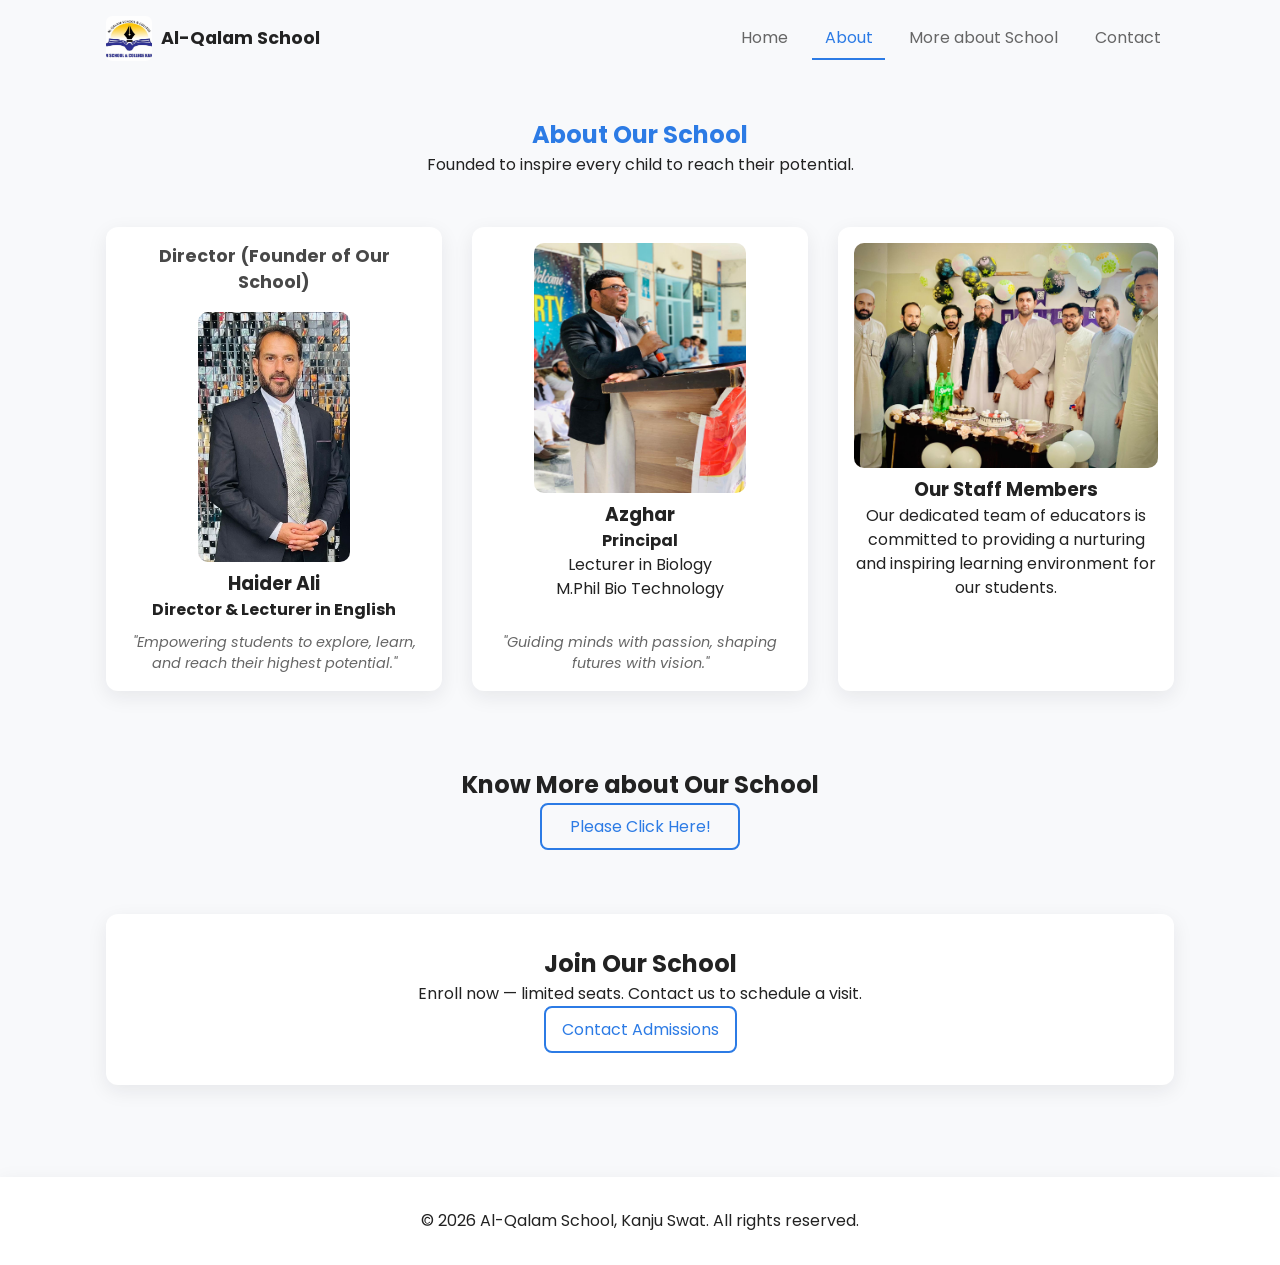
==== about.html @ 8df197b1 "Al-Qalam School & Collage Kanju Swat" ====
<!doctype html>
<html lang="en">
<head>
  <meta charset="utf-8" />
  <meta name="viewport" content="width=device-width,initial-scale=1" />
  <title>About — Al-Qalam School</title>
  
  <link rel="icon" type="image/png" href="logo2.png" style="border-radius:5px;">
  <link rel="stylesheet" href="styles.css" />
  
  <link href="https://fonts.googleapis.com/css2?family=Inter:wght@300;400;600;700&display=swap" rel="stylesheet">
  <link href="https://fonts.googleapis.com/css2?family=Poppins:wght@300;400;600;700&display=swap" rel="stylesheet">

  <link rel="stylesheet" href="https://cdnjs.cloudflare.com/ajax/libs/font-awesome/6.0.0/css/all.min.css">
</head>
<body>
  <header class="site-header">
    <div class="container header-inner">
      <a href="index.html" class="brand">
        <img src="logo.jpg" alt="Logo" class="logo" />
        <span class="school-name">Al-Qalam School</span>
      </a>
      <button id="nav-toggle" class="nav-toggle" aria-label="Toggle navigation">☰</button>
      <nav id="main-nav" class="main-nav">
        <a href="index.html">Home</a>
        <a href="about.html" class="active">About</a>
        <a href="more-about.html">More about School</a>
        <a href="contact.html">Contact</a>
      </nav>
    </div>
  </header>

  <main class="container about-page">
    <section class="intro space-lg">
      <h1 style="color:var(--accent)">About Our School</h1>
      <p class="lead">Founded to inspire every child to reach their potential.</p>
    </section>

    <div class="grid grid-3">
      <div class="staff-card">
        <h3 class="Dirc">Director (Founder of Our School)</h3>
        <img src="director pic.jpg" alt="Haider Ali" class="d-img">
        <h3>Haider Ali</h3>
        <p><strong>Director & Lecturer in English</strong></p>
        <p class="inspire-small">"Empowering students to explore, learn, and reach their highest potential."</p>
      </div>

      <div class="staff-card">
        <img src="azghar.jpg" alt="Azghar" class="p-img">
        <h3>Azghar</h3>
        <p><strong>Principal</strong><br>Lecturer in Biology<br>M.Phil Bio Technology</p>
        <p class="inspire-small">"Guiding minds with passion, shaping futures with vision."</p>
      </div>

      <div class="staff-card">
        <img src="staff .jpg" alt="Staff members" class="staff-img">
        <h3>Our Staff Members</h3>
        <p>Our dedicated team of educators is committed to providing a nurturing and inspiring learning environment for our students.</p>
      </div>
    </div>

<!--Link to more-->
<div class="cta container" style="text-align: center;">
  <h2>Know More about Our School</h2>
  
  <a href="more-about.html" class="btn-outline" 
     style="width: 200px; margin: 0 auto; display: block; text-align: center; text-decoration: none;">
     Please Click Here!
  </a>
</div>


    <section class="cta-section">
      <div class="cta-inner">
        <h2>Join Our School</h2>
        <p>Enroll now — limited seats. Contact us to schedule a visit.</p>
        <a href="contact.html" class="btn-outline">Contact Admissions</a>
      </div>
    </section>
  </main>

  <footer class="site-footer">
    <div class="container footer-inner">
      <p>© 2026 Al-Qalam School, Kanju Swat. All rights reserved.</p>
    </div>
  </footer>

  <script src="script.js"></script>
</body>
</html>
---- styles.css ----
/* Variables */
:root {
  --accent:#2c7be5;
  --accent-2:#ff7a59;
  --bg:#f8f9fb;
  --text:#222;
  --muted:#666;
  --max-width:1100px;
  --radius:10px;
  --shadow:0 6px 20px rgba(20,20,40,0.08);
}

/* Global */
*{
  box-sizing:border-box;
  margin:0;
  padding:0;
  font-family:'Poppins',sans-serif;
}

body{
  background:var(--bg);
  color:var(--text);
  line-height:1.5;
}

.img-home{
  width: 70%;
  border-radius: 10px;
  display: block;   /* Allows the image to accept auto margins */
  margin: 0 auto;
}

img{
  max-width:100%;
  display:block;
}

.space {
  margin:50px;
}
.container{
  max-width:var(--max-width);
  margin:auto;
  padding:1rem;
}

/* HEADER */

.header-inner{
  display:flex;
  justify-content:space-between;
  align-items:center;
}

.brand{
  display:flex;
  align-items:center;
  gap:.6rem;
  text-decoration:none;
  color:inherit;
}

.logo{
  height:45px;
  border-radius:6px;
}

.school-name{
  font-weight:700;
  font-size:1.1rem;
}

.main-nav{
  display:flex;
  gap:.7rem;
}


.main-nav a {
  text-decoration: none;
  padding: .5rem .8rem;
  color: var(--muted);
  border-bottom: 2px solid transparent; /* Hidden line */
  transition: 0.3s;
}

.main-nav a:hover,
.main-nav a.active {
  color: var(--accent);
  border-bottom: 2px solid var(--accent); /* Line appears on hover/active */
  background: transparent;
  box-shadow: none;
}

.nav-toggle{
  display:none;
  font-size:22px;
  border:none;
  background:none;
}

/* HERO */

.hero{
  background:linear-gradient(180deg,rgba(44,123,229,.06),transparent);
  border-radius:12px;
  margin:1rem 0;
}

.hero-inner{
  display:flex;
  align-items:center;
  gap:2rem;
}

.hero-text{
  flex:1;
}

.hero-text h1{
  font-size:2rem;
  margin-bottom:.4rem;
}

.hero-image{
  flex:1;
}

.hero-image img{
  width:100%;
  border-radius:12px;
  box-shadow:var(--shadow);
}

/* ABOUT PAGE*/

/* Spacing for the About Page */
.about-page {
  padding-top: 40px;
  padding-bottom: 60px;
}

.intro.space-lg {
  margin-bottom: 50px; /* Big space after the title */
  text-align: center;
}

/* Fix the grid spacing */
.about-page .grid-3 {
  display: grid;
  grid-template-columns: repeat(auto-fit, minmax(280px, 1fr));
  gap: 30px;           /* Space between cards */
  margin-bottom: 60px; /* Space after the card section */
}
.Dirc {
  font-size: 1.1rem;
  color: rgb(72, 72, 72);
  margin-bottom: 1rem;
}
/* Ensure staff images look neat */
.d-img{
  width:50%;
  height:250px;
  border-radius:8px;
}

.p-img{
  width:70%;
  height:250px;
  border-radius:8px;
}

.staff-img {
  width: 200%;
  height: 225px;      /* Fixes the height so cards stay even */
  object-fit: cover;  /* Keeps image from looking squashed */
  border-radius: 10px;
  margin-bottom: 15px;
}

.staff-card {
  background: white;
  padding: 20px;
  border-radius: 12px;
  box-shadow: var(--shadow);
  text-align: center;
  display: flex;
  flex-direction: column;
}

.inspire-small {
  font-style: italic;
  font-size: 0.9rem;
  color: var(--muted);
  margin-top: auto;   /* Pushes the quote to the bottom of the card */
  padding-top: 10px;
}

/* Space for CTA */
.cta-section {
  margin-top: 40px;
}

/* Contact Page Specifics */
.contact-info-card {
  flex: 1;
  background: white;
  padding: 2rem;
  border-radius: 15px;
  box-shadow: var(--shadow);
  /* Added to prevent internal content from overflowing the card */
  overflow: hidden; 
}

.contact-info-card h2 {
  font-size: 1.5rem;
  margin-bottom: 1.5rem;
}

.contact-row {
  display: flex;
  align-items: center;
  gap: 1rem;            /* Adjusted gap for better mobile fit */
  margin-bottom: 1.5rem;
  font-size: 1.1rem;    /* Slightly smaller font for better fit */
  font-weight: 500;
  direction: ltr;
  justify-content: flex-start;
  
  /* These lines force the long email address to wrap inside the box */
  inline-size: 100%;
  overflow-wrap: break-word; 
  word-break: break-word;
}

.icon-circle {
  font-size: 1.6rem;    /* Slightly smaller icon for mobile balance */
  width: 45px;          /* Fixed container width for icons */
  display: flex;        /* Switched to flex for better centering */
  justify-content: center; 
  align-items: center;
  flex-shrink: 0;       /* This keeps the icon from squishing/leaning */
}

/* Admissions Box */
.Addmm {
  flex: 1;
  background: white;
  padding: 2rem;
  border-radius: 15px;
  box-shadow: var(--shadow);
}

/* Responsive side-by-side layout */
.two-col {
  display: flex;
  gap: 2rem;
  align-items: stretch;
}

/* Mobile Adjustments */
@media (max-width: 800px) {
  .two-col {
    flex-direction: column;
  }
  
  .contact-info-card, .Addmm {
    padding: 1.5rem; /* Slightly less padding on mobile to save space */
  }
}

/* FEATURES */

.features{
  display:grid;
  grid-template-columns:repeat(auto-fit,minmax(250px,1fr));
  gap:1.5rem;
  margin:3rem 0;
}

.feature{
  background:white;
  padding:1.5rem;
  border-radius:16px;
  box-shadow:var(--shadow);
  border-left: 4px solid var(--accent);
}

.feature h3 {
  margin-bottom: 0.8rem;
  color: var(--accent);
}

.feature h2 {
  margin-bottom: 1rem;
  color: var(--accent);
}

.feature ul {
  list-style: none;
  padding-left: 0;
}

.feature li {
  padding: 0.5rem 0;
  padding-left: 1.5rem;
  position: relative;
}

.feature li:before {
  content: "✓";
  position: absolute;
  left: 0;
  color: var(--accent);
  font-weight: bold;
}
/* GRID SYSTEM */

.grid{
  display:grid;
  gap:1rem;
}

.grid-3{
  grid-template-columns:repeat(auto-fit,minmax(260px,1fr));
}

/* Responsive grid for school-moments */
.school-moments .grid-3{
  grid-template-columns:repeat(2,1fr);
}

/* CARD */

.card{
  background:rgb(183, 182, 182);
  border-radius:12px;
  overflow:hidden;
  box-shadow:var(--shadow);
  text-decoration:none;
  color:inherit;
  transition:transform .2s;
}

.card:hover{
  transform:translateY(-4px);
}

/* IMPORTANT FIX FOR MOBILE IMAGES */

.card img{
  width:100%;
  aspect-ratio:4/3;
  object-fit:cover;
}

/* CARD BODY */

.card-body{
  padding:.7rem;
  text-align:center;
  font-size:.95rem;
}

/* SCHOOL MOMENTS */

.school-moments{
  margin:2rem 0;
}

.school-moments h2{
  text-align:center;
  margin-bottom:1.2rem;
}

/* STAFF CARDS */

.staff-card{
  background:white;
  padding:1rem;
  border-radius:12px;
  text-align:center;
  box-shadow:var(--shadow);
  display:flex;
  flex-direction:column;
  align-items:center;
}

.staff-card img{
  border-radius:10px;
  margin-bottom:0.5rem;
}

/* CTA */

.cta{
  margin:3rem auto;
}

.cta-inner{
  background:white;
  padding:2rem;
  border-radius:12px;
  text-align:center;
  box-shadow:var(--shadow);
}

/* BUTTONS */

.btn-primary{
  display:inline-block;
  padding:.6rem 1rem;
  border-radius:8px;
  background:var(--accent);
  color:white;
  text-decoration:none;
  margin-top: 1.5rem; /* Adds the space you want above the button */
}

.btn-outline{
  display:inline-block;
  padding:.6rem 1rem;
  border-radius:8px;
  border:2px solid var(--accent);
  color:var(--accent);
  text-decoration:none;
}

/* FOOTER */

.site-footer{
  background:white;
  margin-top:2rem;
  padding:1rem;
  text-align:center;
  box-shadow:var(--shadow);
}

/* RESPONSIVE */

/* Tablets */
@media (max-width:900px){

.hero-inner{
  flex-direction:column;
  text-align:center;
}

.nav-toggle{
  display:block;
}

.main-nav{
  position:fixed;
  top:70px;
  right:20px;
  background:white;
  flex-direction:column;
  padding:1rem;
  border-radius:10px;
  box-shadow:var(--shadow);
  opacity:0;
  visibility:hidden;
  transition:.3s;
}

.main-nav.show{
  opacity:1;
  visibility:visible;
}

.school-moments .grid-3{
  grid-template-columns:repeat(2,1fr);
  gap:1.2rem;
}

.two-col {
  flex-direction: column;
}

}

/* Small phones */
@media (max-width:500px){

.hero-text h1{
  font-size:1.6rem;
}

.school-moments .grid-3{
  grid-template-columns:1fr;
  gap:1rem;
}

.Addmm {
  padding: 1rem;
}

}

/*admissions*/

.two-col {
  display: flex;
  gap: 2rem;
  margin: 2rem 0;
}

.Addmm {
  background: white;
  padding: 1.5rem;
  border-radius: 12px;
  box-shadow: var(--shadow);
}
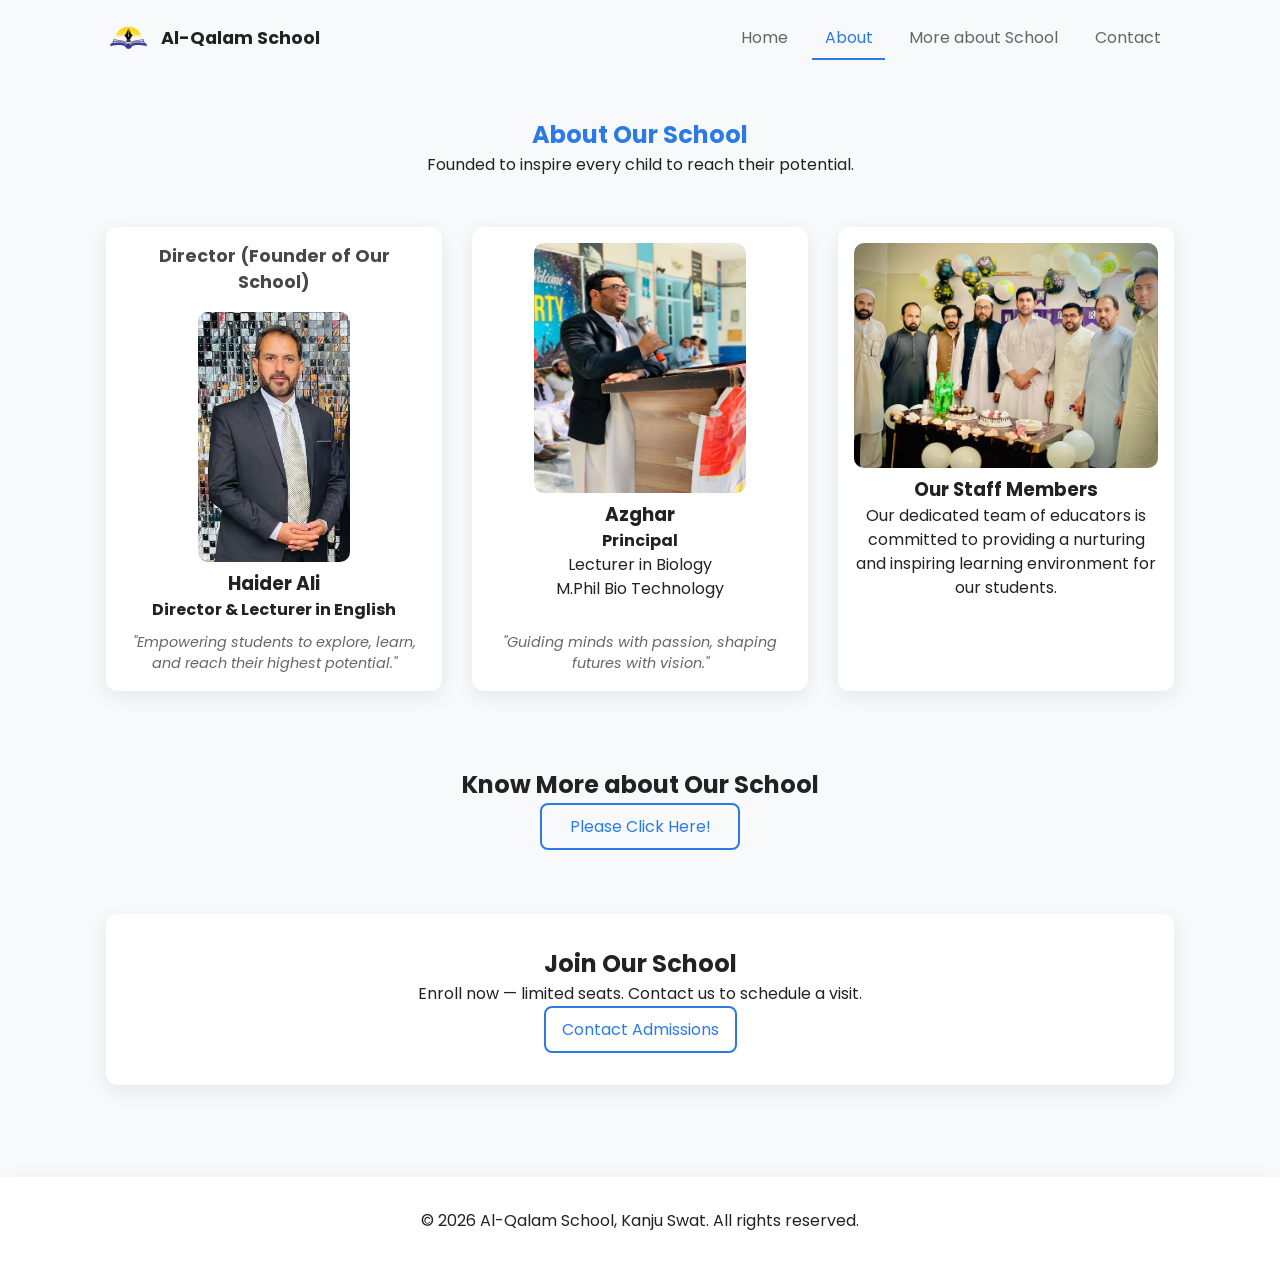
==== commit b52c29da: "Update about.html" ====
--- a/about.html
+++ b/about.html
@@ -17,7 +17,7 @@
   <header class="site-header">
     <div class="container header-inner">
       <a href="index.html" class="brand">
-        <img src="logo.jpg" alt="Logo" class="logo" />
+        <img src="logo2.png" alt="Logo" class="logo" />
         <span class="school-name">Al-Qalam School</span>
       </a>
       <button id="nav-toggle" class="nav-toggle" aria-label="Toggle navigation">☰</button>
@@ -87,4 +87,4 @@
 
   <script src="script.js"></script>
 </body>
-</html>+</html>
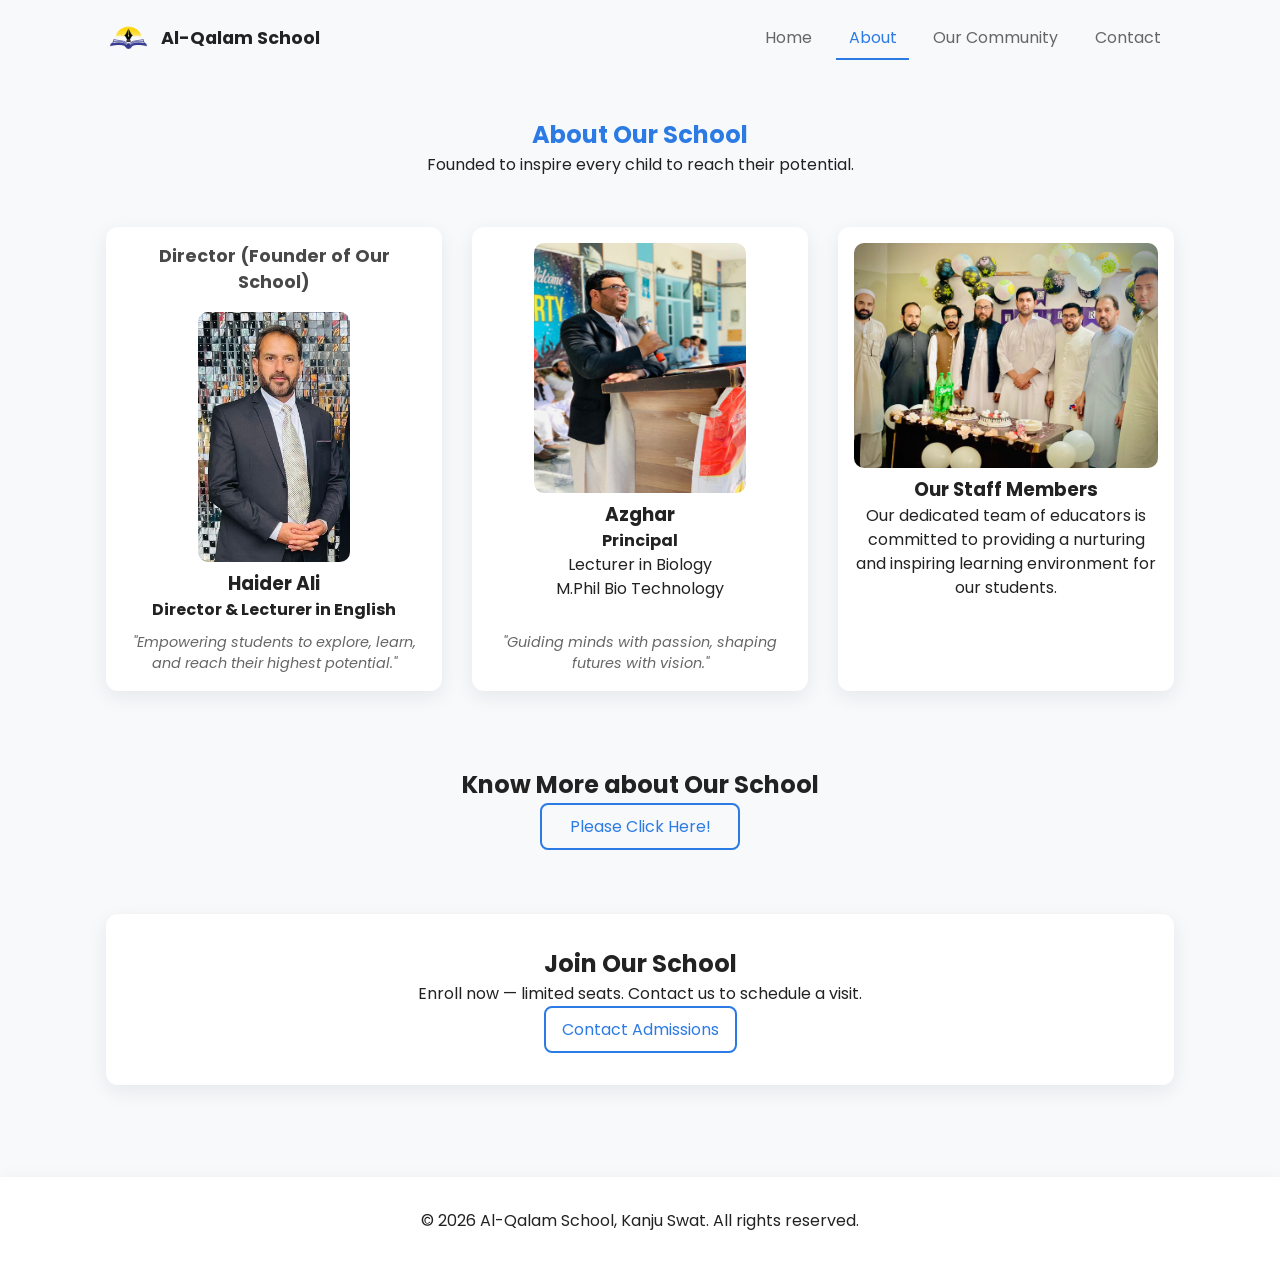
==== commit 1c22a27b: "Update about.html" ====
--- a/about.html
+++ b/about.html
@@ -24,7 +24,7 @@
       <nav id="main-nav" class="main-nav">
         <a href="index.html">Home</a>
         <a href="about.html" class="active">About</a>
-        <a href="more-about.html">More about School</a>
+        <a href="more-about.html">Our Community</a>
         <a href="contact.html">Contact</a>
       </nav>
     </div>
